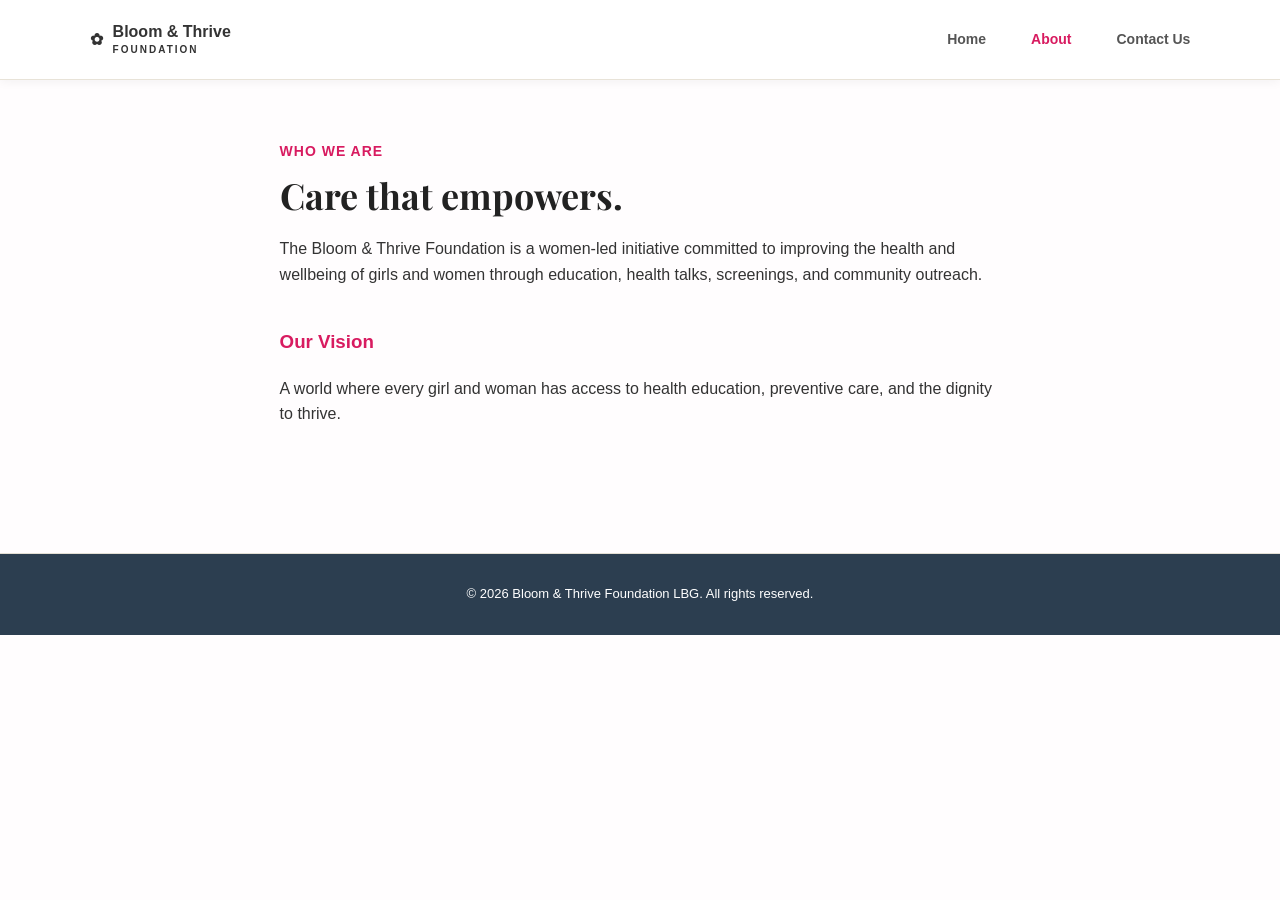
==== about.html @ 149691d3 "Add about.html for Bloom & Thrive Foundation" ====
<!doctype html>
<html lang="en">
<head>
<meta charset="utf-8">
<meta name="viewport" content="width=device-width, initial-scale=1">
<title>About Us | Bloom & Thrive Foundation</title>
<link rel="stylesheet" href="style.css">
<link rel="stylesheet" href="https://cdnjs.cloudflare.com/ajax/libs/font-awesome/6.5.1/css/all.min.css">
<style>
body { font-family: Arial, sans-serif; margin: 0; padding: 0; color: #333; line-height: 1.6; }
header { background: #fff; padding: 20px 7%; display: flex; justify-content: space-between; align-items: center; box-shadow: 0 2px 10px rgba(0,0,0,0.05); position: sticky; top: 0; z-index: 1000; }
.logo { text-decoration: none; color: #333; font-weight: bold; display: flex; align-items: center; gap: 10px; }
nav a { margin-left: 20px; text-decoration: none; color: #555; font-weight: 600; transition: color 0.2s; }
nav a:hover, nav a.active { color: #d81b60; }
main { padding: 60px 7%; max-width: 900px; margin: auto; }
.eyebrow { color: #d81b60; font-weight: bold; font-size: 14px; letter-spacing: 1px; }
h2 { font-size: 36px; margin-bottom: 20px; color: #222; }
footer { background: #2c3e50; color: #fff; text-align: center; padding: 30px; margin-top: 50px; }
</style>
</head>
<body>

<header>
  <a class="logo" href="index.html">✿ <span>Bloom & Thrive<br><small>Foundation</small></span></a>
  <nav>
    <a href="index.html">Home</a>
    <a href="about.html" class="active">About</a>
    <a href="contact.html">Contact Us</a>
  </nav>
</header>

<main>
  <p class="eyebrow">WHO WE ARE</p>
  <h2>Care that empowers.</h2>
  <p>The Bloom & Thrive Foundation is a women-led initiative committed to improving the health and wellbeing of girls and women through education, health talks, screenings, and community outreach.</p>
  
  <h3 style="margin-top: 40px; color: #d81b60;">Our Vision</h3>
  <p>A world where every girl and woman has access to health education, preventive care, and the dignity to thrive.</p>
</main>

<footer>
  © 2026 Bloom & Thrive Foundation LBG. All rights reserved.
</footer>

</body>
</html>
---- style.css ----
@import url('https://fonts.googleapis.com/css2?family=DM+Sans:wght@400;500;700&family=Playfair+Display:ital,wght@600;700&display=swap');
:root{--green:#9FBE98;--dark:#80636D;--cream:#FFFDFE;--pale:#FCE9F0;--peach:#EE9FBA;--muted:#9A858D}
*{box-sizing:border-box}html{scroll-behavior:smooth}body{margin:0;background:var(--cream);color:var(--dark);font-family:DM Sans,sans-serif;line-height:1.65}
header{height:80px;padding:0 7%;display:flex;align-items:center;justify-content:space-between;position:sticky;top:0;background:#fcfaf4f5;backdrop-filter:blur(8px);z-index:5;border-bottom:1px solid #e8e3d8}
.logo{display:flex;gap:9px;align-items:center;text-decoration:none;color:var(--green);font-weight:700;line-height:1}.logo:first-letter{color:var(--peach)}.logo small{font-size:10px;letter-spacing:2px;text-transform:uppercase}
nav{display:flex;gap:25px}nav a{color:var(--dark);text-decoration:none;font-size:14px}
section{padding:95px 8%;max-width:1300px;margin:auto}.hero{max-width:none;min-height:670px;padding:100px 9%;display:grid;grid-template-columns:1.15fr .85fr;gap:70px;align-items:center;background:linear-gradient(120deg,var(--cream),var(--pale))}
.eyebrow{font-size:12px;letter-spacing:2px;font-weight:700;color:#a26748;margin:0 0 14px}.hero h1{font:700 clamp(52px,7vw,88px)/1.02 'Playfair Display',serif;margin:0 0 25px}.hero h1 i{color:var(--peach)}.intro{font-size:20px;max-width:650px;color:var(--muted)}
.button{display:inline-block;margin-top:20px;padding:13px 24px;border-radius:99px;background:var(--green);color:#fff;text-decoration:none;font-weight:700}.hero-card{background:var(--green);color:#fff;border-radius:28px;padding:55px;min-height:380px;display:flex;flex-direction:column;justify-content:center}.flower{font-size:52px;color:#f0bd9c}.hero-card h2,h2{font-family:'Playfair Display',serif}.hero-card h2{font-size:32px;line-height:1.2}.hero-card p{color:#dbe5df}
h2{font-size:48px;line-height:1.1;margin:0 0 35px}.columns{display:grid;grid-template-columns:1fr 1fr;gap:70px;font-size:18px}.box{background:var(--pale);padding:35px;border-radius:22px}.box h3{font:600 28px 'Playfair Display',serif}.pale{max-width:none;background:var(--pale)}
.cards{display:grid;grid-template-columns:repeat(3,1fr);gap:18px}.cards article{background:#fff;padding:30px;border-radius:20px;min-height:220px}.cards b{color:#a26748}.cards h3{font:600 26px 'Playfair Display',serif;margin:18px 0 8px}.cards p,.values p{color:var(--muted)}
.values{display:grid;grid-template-columns:repeat(5,1fr);gap:15px}.values div{border-top:2px solid var(--peach);padding:22px 10px}.values h3{font:600 22px 'Playfair Display',serif}
.audience{display:grid;grid-template-columns:repeat(4,1fr);gap:14px}.audience span{background:#fff;border:1px solid #e4e0d5;border-radius:15px;padding:24px;font-weight:700}.timeline{display:grid;grid-template-columns:repeat(3,1fr);gap:20px;margin-top:35px}.timeline div{border-left:3px solid var(--peach);padding-left:18px}.timeline b{font:600 23px 'Playfair Display',serif}.timeline p{color:var(--muted)}
.cta{max-width:none;background:var(--green);color:white}.cta h2{max-width:760px}.cta p:not(.eyebrow){color:#dbe5df;max-width:720px}.light{background:#f0bd9c;color:var(--dark)}
.contact-note{margin-top:30px;padding:25px;background:var(--pale);border-radius:16px;max-width:500px;font-weight:700}.contact-note span{font-weight:400;color:var(--muted)}
footer{padding:30px 8%;border-top:1px solid #e4dfd4;color:var(--muted);font-size:13px}
@media(max-width:800px){nav{display:none}.hero,.columns{grid-template-columns:1fr}.cards{grid-template-columns:1fr 1fr}.values{grid-template-columns:1fr 1fr}.audience,.timeline{grid-template-columns:1fr 1fr}}
@media(max-width:520px){section,.hero{padding:65px 6%}.hero h1{font-size:53px}h2{font-size:38px}.cards,.values,.audience,.timeline{grid-template-columns:1fr}.hero-card{padding:35px}}
/* --- Meet The Founder Section Styling --- */
.meet-the-founder-section {
  padding: 80px 20px;
  background-color: #ffffff;
}

.founder-container {
  max-width: 1100px;
  margin: 0 auto;
  display: flex;
  align-items: center;
  gap: 50px;
}

.founder-image-col {
  flex: 1;
  max-width: 450px;
}

.founder-img {
  width: 100%;
  height: auto;
  border-radius: 12px;
  box-shadow: 0 10px 30px rgba(0, 0, 0, 0.05);
  display: block;
}

.founder-text-col {
  flex: 1.2;
  text-align: left;
}

.founder-subtitle {
  font-size: 14px;
  font-weight: 700;
  letter-spacing: 1.5px;
  color: #cca43b; /* Accent color - adjust if you have a specific gold/pink brand hex code */
  display: block;
  margin-bottom: 10px;
}

.founder-name {
  font-size: 28px;
  color: #3d3d3d;
  margin: 0 0 5px 0;
  font-weight: 400;
}
.founder-title {
  font-size: 18px;
  color: #666666;
  margin: 0 0 25px 0;
  font-style: italic;
}

.founder-quote {
  font-size: 18px;
  line-height: 1.6;
  color: #2c3e50;
  border-left: 4px solid #cca43b; 
  padding-left: 20px;
  margin: 0 0 25px 0;
  font-style: italic;
}

.founder-bio {
  font-size: 16px;
  line-height: 1.7;
  color: #4a4a4a;
  margin: 0;
}

/* Mobile Responsiveness */
@media (max-width: 768px) {
  .meet-the-founder-section {
    padding: 50px 20px;
  }
  .founder-container {
    flex-direction: column;
    gap: 30px;
    text-align: center;
  }
  .founder-text-col {
    text-align: center;
  }
  .founder-image-col {
    max-width: 100%;
    width: 85%;
  }
  .founder-quote {
    border-left: none;
    border-top: 1px solid #cca43b;
    border-bottom: 1px solid #cca43b;
    padding: 15px 10px;
  }
}
*/
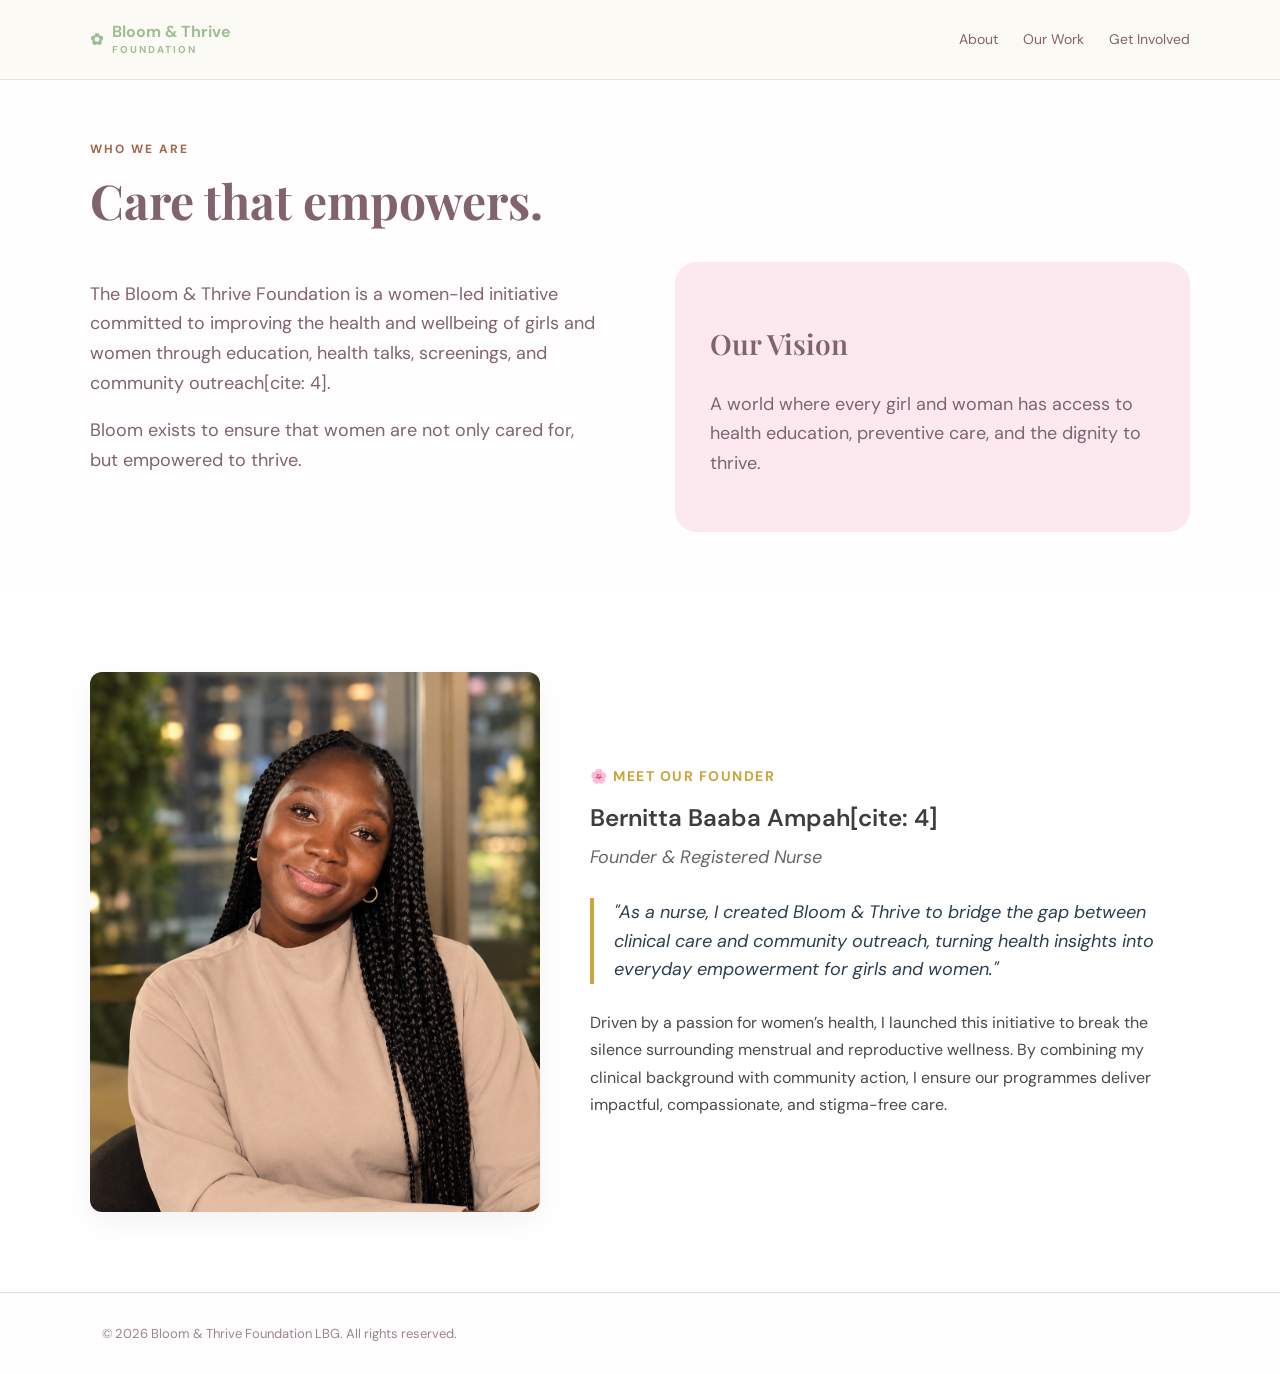
==== commit c720f100: "Update about.html" ====
--- a/about.html
+++ b/about.html
@@ -6,37 +6,51 @@
 <title>About Us | Bloom & Thrive Foundation</title>
 <link rel="stylesheet" href="style.css">
 <link rel="stylesheet" href="https://cdnjs.cloudflare.com/ajax/libs/font-awesome/6.5.1/css/all.min.css">
-<style>
-body { font-family: Arial, sans-serif; margin: 0; padding: 0; color: #333; line-height: 1.6; }
-header { background: #fff; padding: 20px 7%; display: flex; justify-content: space-between; align-items: center; box-shadow: 0 2px 10px rgba(0,0,0,0.05); position: sticky; top: 0; z-index: 1000; }
-.logo { text-decoration: none; color: #333; font-weight: bold; display: flex; align-items: center; gap: 10px; }
-nav a { margin-left: 20px; text-decoration: none; color: #555; font-weight: 600; transition: color 0.2s; }
-nav a:hover, nav a.active { color: #d81b60; }
-main { padding: 60px 7%; max-width: 900px; margin: auto; }
-.eyebrow { color: #d81b60; font-weight: bold; font-size: 14px; letter-spacing: 1px; }
-h2 { font-size: 36px; margin-bottom: 20px; color: #222; }
-footer { background: #2c3e50; color: #fff; text-align: center; padding: 30px; margin-top: 50px; }
-</style>
 </head>
 <body>
 
 <header>
   <a class="logo" href="index.html">✿ <span>Bloom & Thrive<br><small>Foundation</small></span></a>
   <nav>
-    <a href="index.html">Home</a>
-    <a href="about.html" class="active">About</a>
-    <a href="contact.html">Contact Us</a>
+    <a href="about.html">About</a>
+    <a href="programmes.html">Our Work</a>
+    <a href="contact.html">Get Involved</a>
   </nav>
 </header>
 
-<main>
+<section id="about" style="padding: 60px 7%;">
   <p class="eyebrow">WHO WE ARE</p>
   <h2>Care that empowers.</h2>
-  <p>The Bloom & Thrive Foundation is a women-led initiative committed to improving the health and wellbeing of girls and women through education, health talks, screenings, and community outreach.</p>
-  
-  <h3 style="margin-top: 40px; color: #d81b60;">Our Vision</h3>
-  <p>A world where every girl and woman has access to health education, preventive care, and the dignity to thrive.</p>
-</main>
+  <div class="columns">
+    <div>
+      <p>The Bloom & Thrive Foundation is a women-led initiative committed to improving the health and wellbeing of girls and women through education, health talks, screenings, and community outreach[cite: 4].</p>
+      <p>Bloom exists to ensure that women are not only cared for, but empowered to thrive.</p>
+    </div>
+    <div class="box">
+      <h3>Our Vision</h3>
+      <p>A world where every girl and woman has access to health education, preventive care, and the dignity to thrive.</p>
+    </div>
+  </div>
+</section>
+
+<section class="meet-the-founder-section">
+  <div class="founder-container">
+    <div class="founder-image-col">
+      <img src="images/5D2BE67D-5EEF-4FD0-BD31-FBAB4EB98CA3.png" alt="Bernitta Baaba Ampah - Founder of Bloom & Thrive Foundation" class="founder-img">
+    </div>
+    <div class="founder-text-col">
+      <span class="founder-subtitle">🌸 MEET OUR FOUNDER</span>
+      <p class="founder-name" style="font-size: 24px !important; text-transform: none !important; font-weight: 600; color: #3d3d3d; margin: 0 0 5px 0;">Bernitta Baaba Ampah[cite: 4]</p>
+      <p class="founder-title">Founder & Registered Nurse</p>
+      <blockquote class="founder-quote">
+        "As a nurse, I created Bloom & Thrive to bridge the gap between clinical care and community outreach, turning health insights into everyday empowerment for girls and women."
+      </blockquote>
+      <p class="founder-bio">
+        Driven by a passion for women’s health, I launched this initiative to break the silence surrounding menstrual and reproductive wellness. By combining my clinical background with community action, I ensure our programmes deliver impactful, compassionate, and stigma-free care.
+      </p>
+    </div>
+  </div>
+</section>
 
 <footer>
   © 2026 Bloom & Thrive Foundation LBG. All rights reserved.
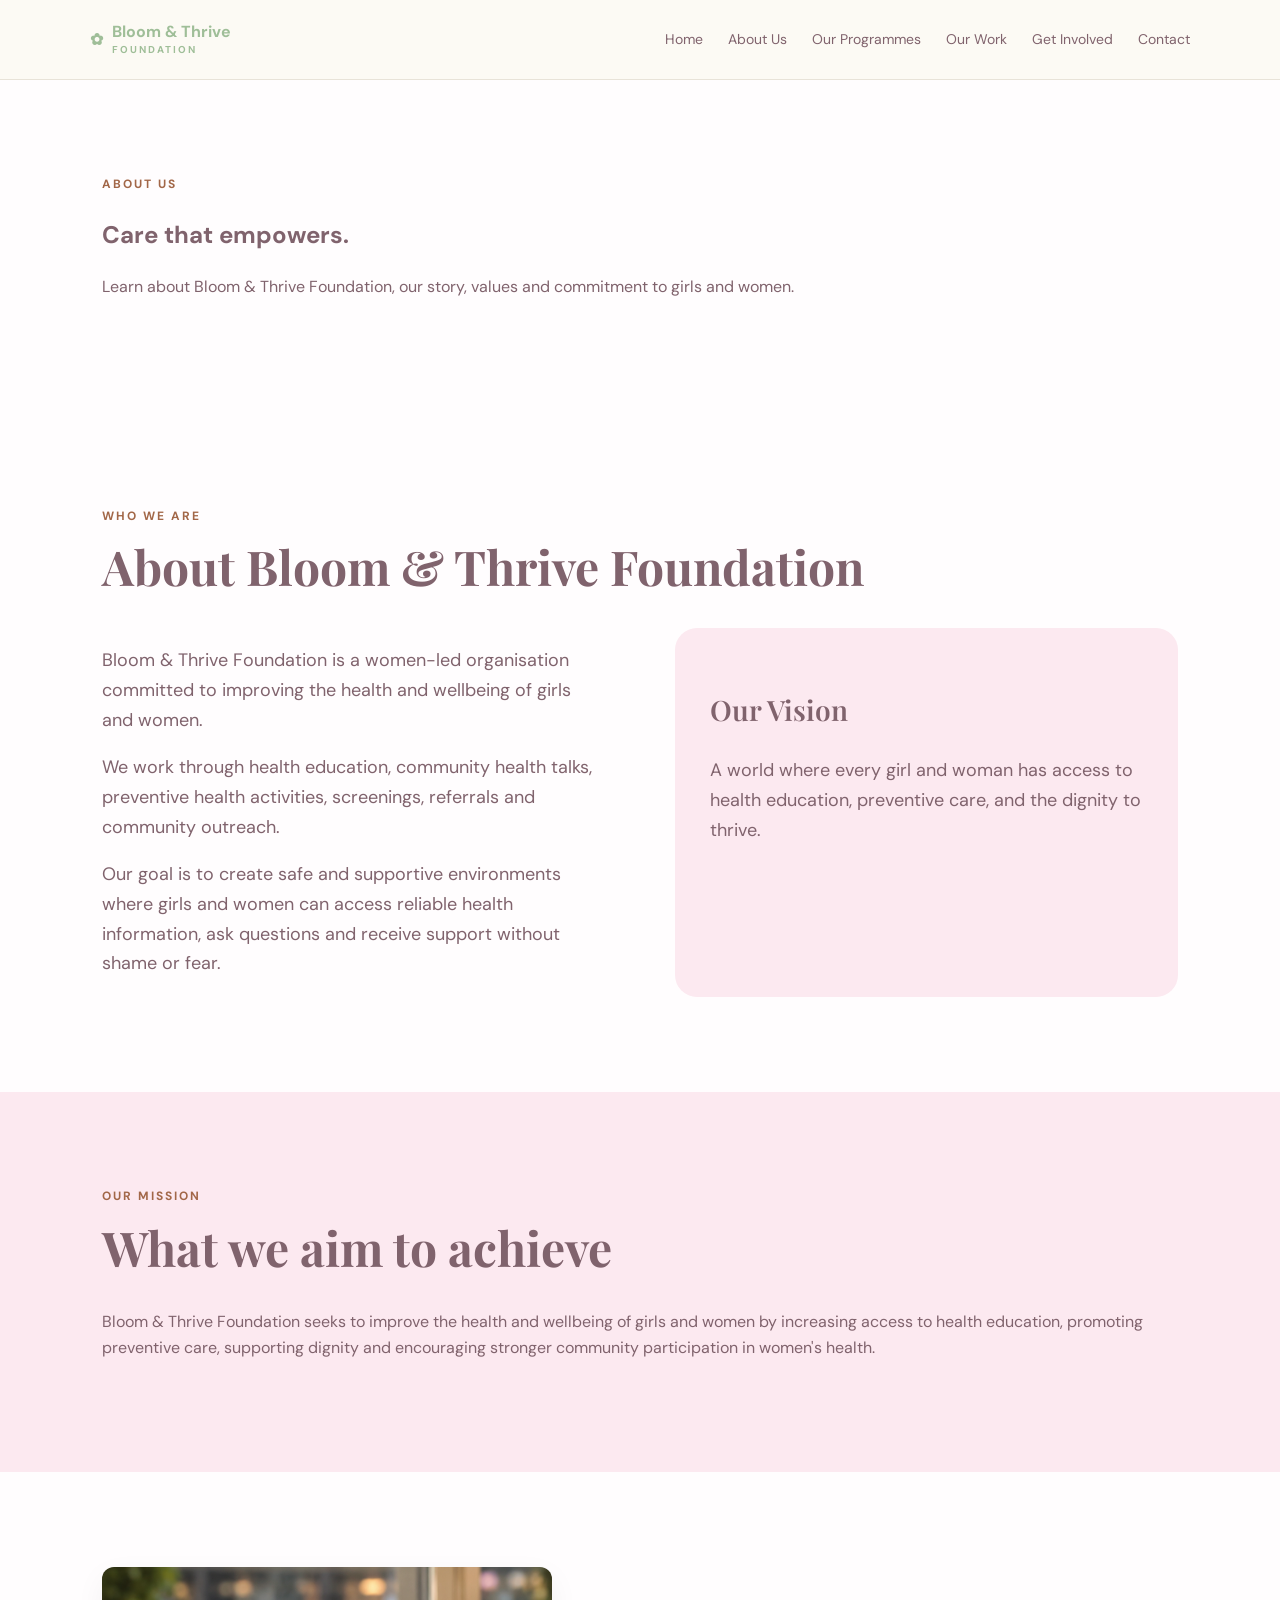
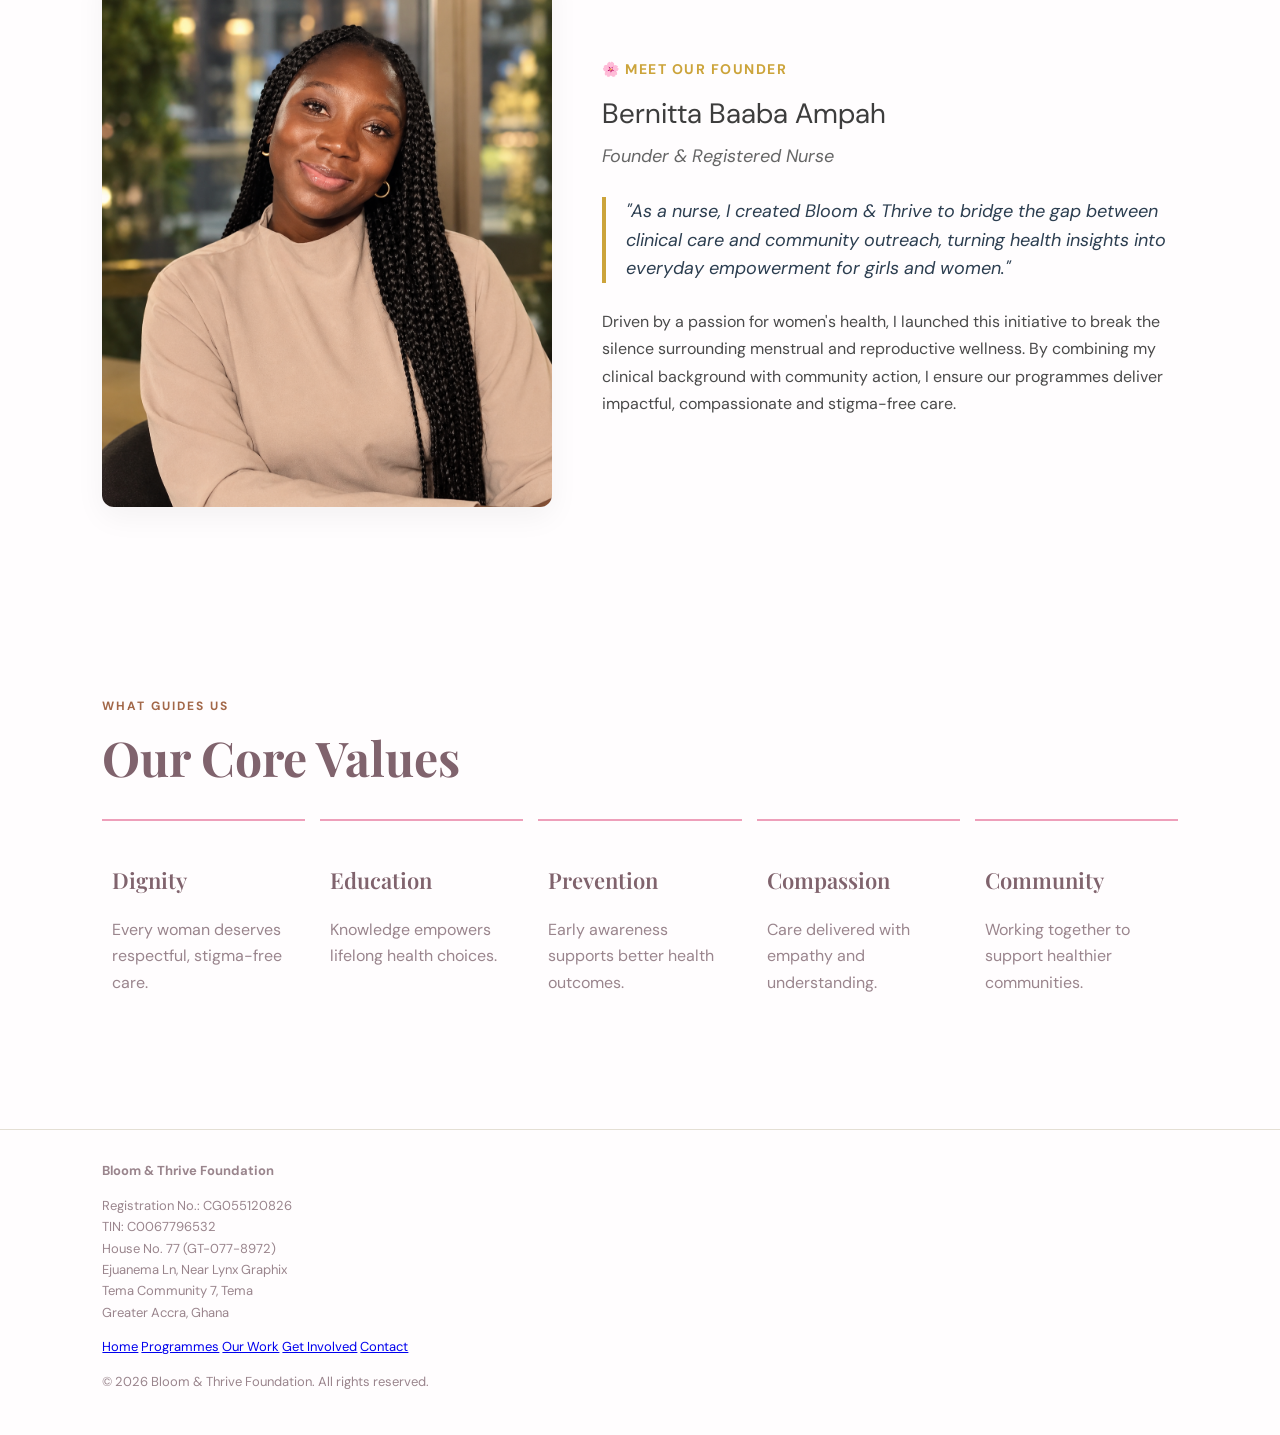
==== commit 417ec6ee: "Update about.html" ====
--- a/about.html
+++ b/about.html
@@ -1,59 +1,240 @@
 <!doctype html>
 <html lang="en">
 <head>
+
 <meta charset="utf-8">
 <meta name="viewport" content="width=device-width, initial-scale=1">
+
 <title>About Us | Bloom & Thrive Foundation</title>
+
+<meta name="description"
+content="Learn about Bloom & Thrive Foundation, our mission, vision, values and founder Bernitta Baaba Ampah.">
+
 <link rel="stylesheet" href="style.css">
-<link rel="stylesheet" href="https://cdnjs.cloudflare.com/ajax/libs/font-awesome/6.5.1/css/all.min.css">
+
+<link rel="stylesheet"
+href="https://cdnjs.cloudflare.com/ajax/libs/font-awesome/6.5.1/css/all.min.css">
+
 </head>
+
 <body>
 
 <header>
-  <a class="logo" href="index.html">✿ <span>Bloom & Thrive<br><small>Foundation</small></span></a>
-  <nav>
-    <a href="about.html">About</a>
-    <a href="programmes.html">Our Work</a>
-    <a href="contact.html">Get Involved</a>
-  </nav>
+
+<a class="logo" href="index.html">
+✿ <span>Bloom & Thrive<br><small>Foundation</small></span>
+</a>
+
+<nav>
+<a href="index.html">Home</a>
+<a href="about.html" class="active">About Us</a>
+<a href="programmes.html">Our Programmes</a>
+<a href="our-work.html">Our Work</a>
+<a href="get-involved.html">Get Involved</a>
+<a href="contact.html">Contact</a>
+</nav>
+
 </header>
 
-<section id="about" style="padding: 60px 7%;">
-  <p class="eyebrow">WHO WE ARE</p>
-  <h2>Care that empowers.</h2>
-  <div class="columns">
-    <div>
-      <p>The Bloom & Thrive Foundation is a women-led initiative committed to improving the health and wellbeing of girls and women through education, health talks, screenings, and community outreach[cite: 4].</p>
-      <p>Bloom exists to ensure that women are not only cared for, but empowered to thrive.</p>
-    </div>
-    <div class="box">
-      <h3>Our Vision</h3>
-      <p>A world where every girl and woman has access to health education, preventive care, and the dignity to thrive.</p>
-    </div>
-  </div>
-</section>
-
-<section class="meet-the-founder-section">
-  <div class="founder-container">
-    <div class="founder-image-col">
-      <img src="images/5D2BE67D-5EEF-4FD0-BD31-FBAB4EB98CA3.png" alt="Bernitta Baaba Ampah - Founder of Bloom & Thrive Foundation" class="founder-img">
-    </div>
-    <div class="founder-text-col">
-      <span class="founder-subtitle">🌸 MEET OUR FOUNDER</span>
-      <p class="founder-name" style="font-size: 24px !important; text-transform: none !important; font-weight: 600; color: #3d3d3d; margin: 0 0 5px 0;">Bernitta Baaba Ampah[cite: 4]</p>
-      <p class="founder-title">Founder & Registered Nurse</p>
-      <blockquote class="founder-quote">
-        "As a nurse, I created Bloom & Thrive to bridge the gap between clinical care and community outreach, turning health insights into everyday empowerment for girls and women."
-      </blockquote>
-      <p class="founder-bio">
-        Driven by a passion for women’s health, I launched this initiative to break the silence surrounding menstrual and reproductive wellness. By combining my clinical background with community action, I ensure our programmes deliver impactful, compassionate, and stigma-free care.
-      </p>
-    </div>
-  </div>
-</section>
+
+<section class="page-hero">
+
+<p class="eyebrow">ABOUT US</p>
+
+<h1>Care that empowers.</h1>
+
+<p>
+Learn about Bloom & Thrive Foundation,
+our story, values and commitment to girls and women.
+</p>
+
+</section>
+
+
+<section>
+
+<p class="eyebrow">WHO WE ARE</p>
+
+<h2>About Bloom & Thrive Foundation</h2>
+
+<div class="columns">
+
+<div>
+
+<p>
+Bloom & Thrive Foundation is a women-led organisation committed
+to improving the health and wellbeing of girls and women.
+</p>
+
+<p>
+We work through health education, community health talks,
+preventive health activities, screenings, referrals and
+community outreach.
+</p>
+
+<p>
+Our goal is to create safe and supportive environments where
+girls and women can access reliable health information,
+ask questions and receive support without shame or fear.
+</p>
+
+</div>
+
+<div class="box">
+
+<h3>Our Vision</h3>
+
+<p>
+A world where every girl and woman has access to health education,
+preventive care, and the dignity to thrive.
+</p>
+
+</div>
+
+</div>
+
+</section>
+
+
+<section class="pale">
+
+<p class="eyebrow">OUR MISSION</p>
+
+<h2>What we aim to achieve</h2>
+
+<p class="wide-text">
+
+Bloom & Thrive Foundation seeks to improve the health and wellbeing
+of girls and women by increasing access to health education,
+promoting preventive care, supporting dignity and encouraging
+stronger community participation in women's health.
+
+</p>
+
+</section>
+
+
+<section class="founder-section">
+
+<div class="founder-container">
+
+<div class="founder-image-col">
+
+<img
+src="images/5D2BE67D-5EEF-4FD0-BD31-FBAB4EB98CA3.png"
+alt="Bernitta Baaba Ampah, Founder of Bloom & Thrive Foundation"
+class="founder-img">
+
+</div>
+
+
+<div class="founder-text-col">
+
+<span class="founder-subtitle">
+🌸 MEET OUR FOUNDER
+</span>
+
+<p class="founder-name">
+Bernitta Baaba Ampah
+</p>
+
+<p class="founder-title">
+Founder & Registered Nurse
+</p>
+
+<blockquote class="founder-quote">
+
+"As a nurse, I created Bloom & Thrive to bridge the gap
+between clinical care and community outreach, turning health
+insights into everyday empowerment for girls and women."
+
+</blockquote>
+
+<p class="founder-bio">
+
+Driven by a passion for women's health, I launched this initiative
+to break the silence surrounding menstrual and reproductive wellness.
+By combining my clinical background with community action, I ensure
+our programmes deliver impactful, compassionate and stigma-free care.
+
+</p>
+
+</div>
+
+</div>
+
+</section>
+
+
+<section>
+
+<p class="eyebrow">WHAT GUIDES US</p>
+
+<h2>Our Core Values</h2>
+
+<div class="values">
+
+<div>
+<h3>Dignity</h3>
+<p>Every woman deserves respectful, stigma-free care.</p>
+</div>
+
+<div>
+<h3>Education</h3>
+<p>Knowledge empowers lifelong health choices.</p>
+</div>
+
+<div>
+<h3>Prevention</h3>
+<p>Early awareness supports better health outcomes.</p>
+</div>
+
+<div>
+<h3>Compassion</h3>
+<p>Care delivered with empathy and understanding.</p>
+</div>
+
+<div>
+<h3>Community</h3>
+<p>Working together to support healthier communities.</p>
+</div>
+
+</div>
+
+</section>
+
 
 <footer>
-  © 2026 Bloom & Thrive Foundation LBG. All rights reserved.
+
+<div class="footer-info">
+
+<strong>Bloom & Thrive Foundation</strong>
+
+<p>
+Registration No.: CG055120826<br>
+TIN: C0067796532<br>
+House No. 77 (GT-077-8972)<br>
+Ejuanema Ln, Near Lynx Graphix<br>
+Tema Community 7, Tema<br>
+Greater Accra, Ghana
+</p>
+
+</div>
+
+<div class="footer-links">
+
+<a href="index.html">Home</a>
+<a href="programmes.html">Programmes</a>
+<a href="our-work.html">Our Work</a>
+<a href="get-involved.html">Get Involved</a>
+<a href="contact.html">Contact</a>
+
+</div>
+
+<p class="copyright">
+© 2026 Bloom & Thrive Foundation. All rights reserved.
+</p>
+
 </footer>
 
 </body>
